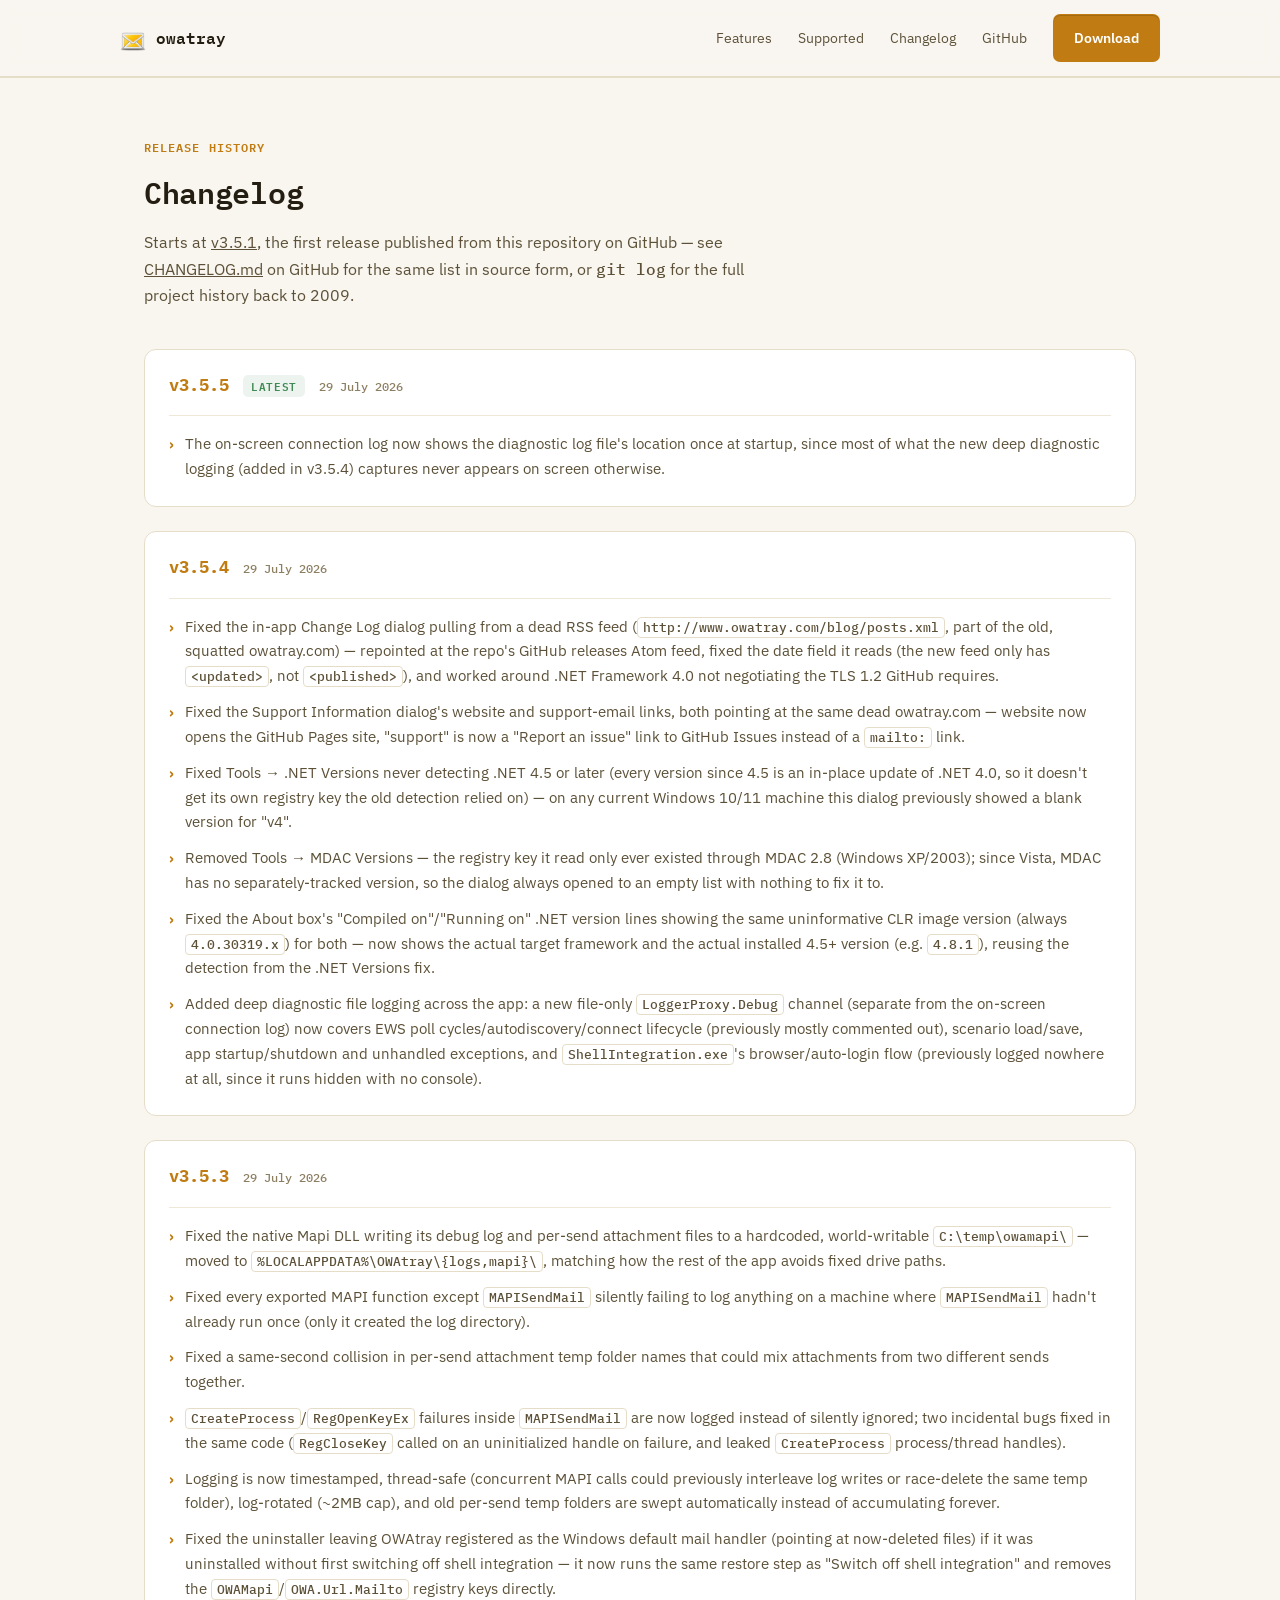
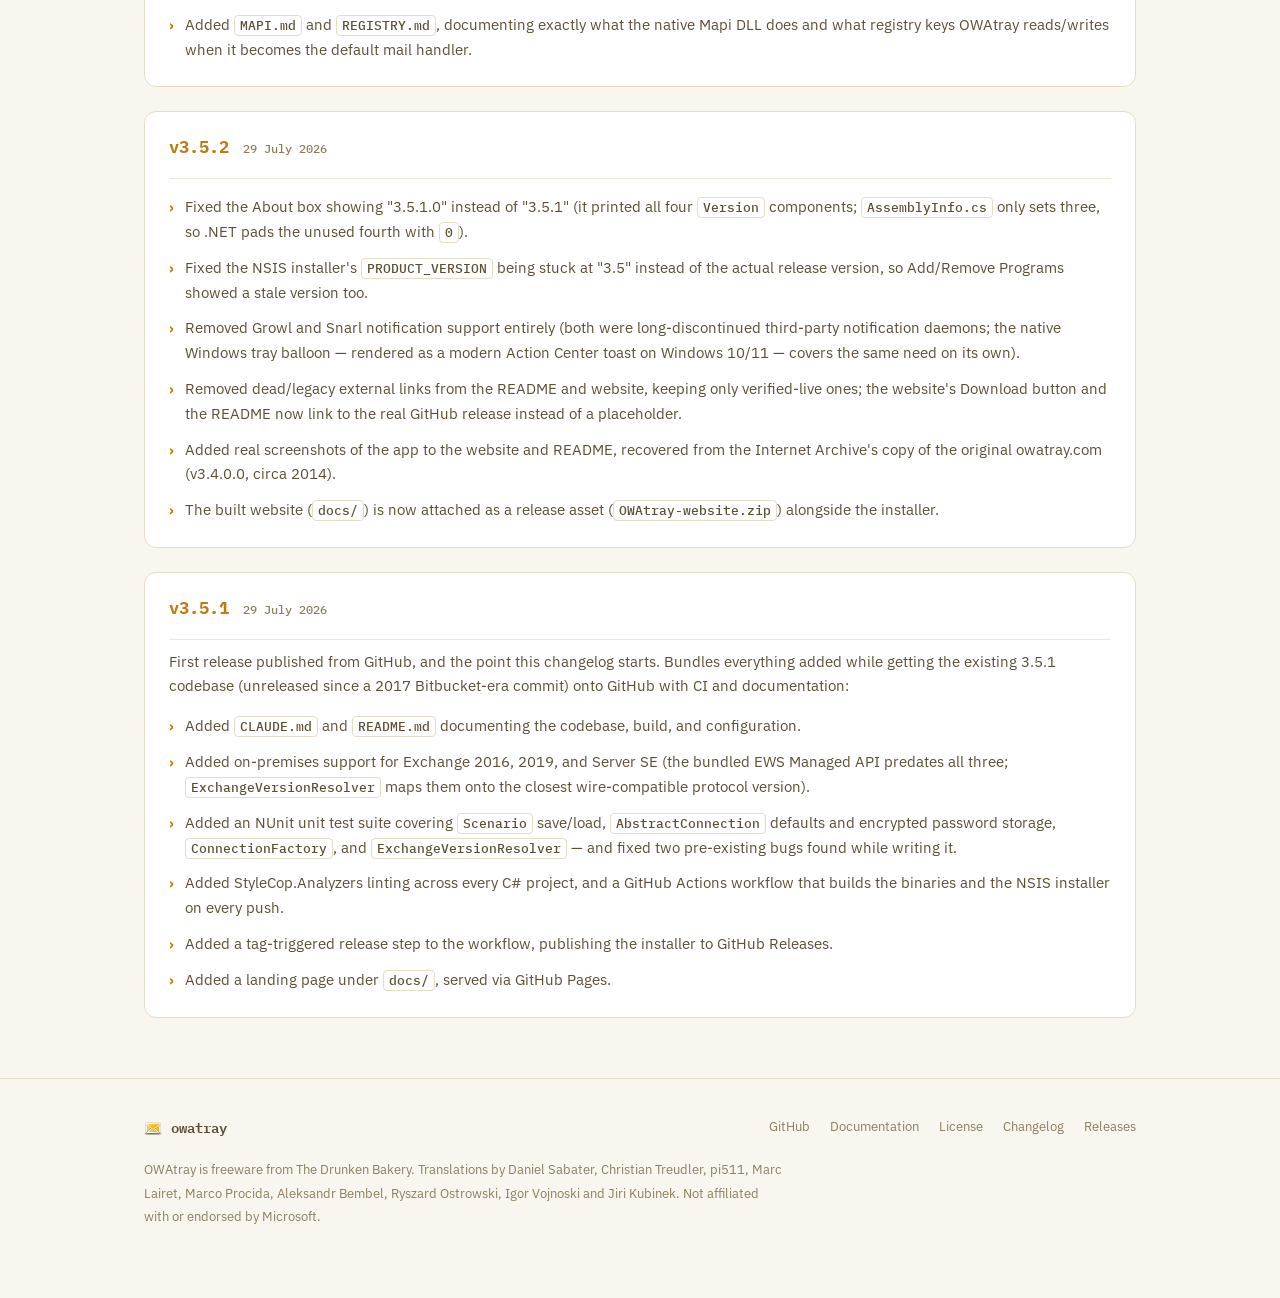
==== docs/changelog.html @ 40faeb29 "Add a changelog page to the website New docs/changelog.html mirrors CHANGELOG.md (v3.5.1-v3.5.5, new" ====
<!doctype html>
<html lang="en">
<head>
<meta charset="utf-8">
<meta name="viewport" content="width=device-width, initial-scale=1">
<title>Changelog — OWAtray</title>
<meta name="description" content="Release history for OWAtray, the Windows tray notifier for on-premises Exchange — what changed in each version.">
<meta property="og:title" content="Changelog — OWAtray">
<meta property="og:description" content="Release history for OWAtray, the Windows tray notifier for on-premises Exchange.">
<meta property="og:image" content="owatray-icon.png">
<meta name="theme-color" content="#17120d">
<link rel="icon" href="favicon.ico" sizes="any">
<link rel="icon" href="favicon-32.png" type="image/png" sizes="32x32">
<link rel="apple-touch-icon" href="apple-touch-icon.png">
<link rel="stylesheet" href="styles.css">
</head>
<body>
<header class="site">
  <div class="wrap nav">
    <a class="brand" href="index.html">
      <img src="owatray-icon.png" alt="">
      owatray
    </a>
    <nav class="nav-links">
      <a href="index.html#features" class="hide-mobile">Features</a>
      <a href="index.html#support" class="hide-mobile">Supported</a>
      <a href="changelog.html" class="hide-mobile">Changelog</a>
      <a href="https://github.com/issinoho/owatray">GitHub</a>
      <a class="btn btn-accent" href="https://github.com/issinoho/owatray/releases/latest">Download</a>
    </nav>
  </div>
</header>

<main id="top">
  <section>
    <div class="wrap">
      <div class="section-head">
        <span class="eyebrow">Release history</span>
        <h1>Changelog</h1>
        <p class="changelog-intro">
          Starts at <a href="https://github.com/issinoho/owatray/releases/tag/v3.5.1">v3.5.1</a>, the
          first release published from this repository on GitHub — see
          <a href="https://github.com/issinoho/owatray/blob/main/CHANGELOG.md">CHANGELOG.md</a> on GitHub
          for the same list in source form, or <code>git log</code> for the full project history back to
          2009.
        </p>
      </div>

      <div class="changelog">

        <article class="release">
          <header class="release-head">
            <a class="release-version" href="https://github.com/issinoho/owatray/releases/tag/v3.5.5">v3.5.5</a>
            <span class="release-tag">Latest</span>
            <time class="release-date" datetime="2026-07-29">29 July 2026</time>
          </header>
          <ul class="release-list">
            <li>The on-screen connection log now shows the diagnostic log file's location once at
              startup, since most of what the new deep diagnostic logging (added in v3.5.4) captures
              never appears on screen otherwise.</li>
          </ul>
        </article>

        <article class="release">
          <header class="release-head">
            <a class="release-version" href="https://github.com/issinoho/owatray/releases/tag/v3.5.4">v3.5.4</a>
            <time class="release-date" datetime="2026-07-29">29 July 2026</time>
          </header>
          <ul class="release-list">
            <li>Fixed the in-app Change Log dialog pulling from a dead RSS feed
              (<code>http://www.owatray.com/blog/posts.xml</code>, part of the old, squatted
              owatray.com) — repointed at the repo's GitHub releases Atom feed, fixed the date field it
              reads (the new feed only has <code>&lt;updated&gt;</code>, not <code>&lt;published&gt;</code>),
              and worked around .NET Framework 4.0 not negotiating the TLS 1.2 GitHub requires.</li>
            <li>Fixed the Support Information dialog's website and support-email links, both pointing at
              the same dead owatray.com — website now opens the GitHub Pages site, "support" is now a
              "Report an issue" link to GitHub Issues instead of a <code>mailto:</code> link.</li>
            <li>Fixed Tools → .NET Versions never detecting .NET 4.5 or later (every version since 4.5 is
              an in-place update of .NET 4.0, so it doesn't get its own registry key the old detection
              relied on) — on any current Windows 10/11 machine this dialog previously showed a blank
              version for "v4".</li>
            <li>Removed Tools → MDAC Versions — the registry key it read only ever existed through MDAC
              2.8 (Windows XP/2003); since Vista, MDAC has no separately-tracked version, so the dialog
              always opened to an empty list with nothing to fix it to.</li>
            <li>Fixed the About box's "Compiled on"/"Running on" .NET version lines showing the same
              uninformative CLR image version (always <code>4.0.30319.x</code>) for both — now shows the
              actual target framework and the actual installed 4.5+ version (e.g. <code>4.8.1</code>),
              reusing the detection from the .NET Versions fix.</li>
            <li>Added deep diagnostic file logging across the app: a new file-only
              <code>LoggerProxy.Debug</code> channel (separate from the on-screen connection log) now
              covers EWS poll cycles/autodiscovery/connect lifecycle (previously mostly commented out),
              scenario load/save, app startup/shutdown and unhandled exceptions, and
              <code>ShellIntegration.exe</code>'s browser/auto-login flow (previously logged nowhere at
              all, since it runs hidden with no console).</li>
          </ul>
        </article>

        <article class="release">
          <header class="release-head">
            <a class="release-version" href="https://github.com/issinoho/owatray/releases/tag/v3.5.3">v3.5.3</a>
            <time class="release-date" datetime="2026-07-29">29 July 2026</time>
          </header>
          <ul class="release-list">
            <li>Fixed the native Mapi DLL writing its debug log and per-send attachment files to a
              hardcoded, world-writable <code>C:\temp\owamapi\</code> — moved to
              <code>%LOCALAPPDATA%\OWAtray\{logs,mapi}\</code>, matching how the rest of the app avoids
              fixed drive paths.</li>
            <li>Fixed every exported MAPI function except <code>MAPISendMail</code> silently failing to
              log anything on a machine where <code>MAPISendMail</code> hadn't already run once (only it
              created the log directory).</li>
            <li>Fixed a same-second collision in per-send attachment temp folder names that could mix
              attachments from two different sends together.</li>
            <li><code>CreateProcess</code>/<code>RegOpenKeyEx</code> failures inside
              <code>MAPISendMail</code> are now logged instead of silently ignored; two incidental bugs
              fixed in the same code (<code>RegCloseKey</code> called on an uninitialized handle on
              failure, and leaked <code>CreateProcess</code> process/thread handles).</li>
            <li>Logging is now timestamped, thread-safe (concurrent MAPI calls could previously interleave
              log writes or race-delete the same temp folder), log-rotated (~2MB cap), and old per-send
              temp folders are swept automatically instead of accumulating forever.</li>
            <li>Fixed the uninstaller leaving OWAtray registered as the Windows default mail handler
              (pointing at now-deleted files) if it was uninstalled without first switching off shell
              integration — it now runs the same restore step as "Switch off shell integration" and
              removes the <code>OWAMapi</code>/<code>OWA.Url.Mailto</code> registry keys directly.</li>
            <li>Added <code>MAPI.md</code> and <code>REGISTRY.md</code>, documenting exactly what the
              native Mapi DLL does and what registry keys OWAtray reads/writes when it becomes the
              default mail handler.</li>
          </ul>
        </article>

        <article class="release">
          <header class="release-head">
            <a class="release-version" href="https://github.com/issinoho/owatray/releases/tag/v3.5.2">v3.5.2</a>
            <time class="release-date" datetime="2026-07-29">29 July 2026</time>
          </header>
          <ul class="release-list">
            <li>Fixed the About box showing "3.5.1.0" instead of "3.5.1" (it printed all four
              <code>Version</code> components; <code>AssemblyInfo.cs</code> only sets three, so .NET pads
              the unused fourth with <code>0</code>).</li>
            <li>Fixed the NSIS installer's <code>PRODUCT_VERSION</code> being stuck at "3.5" instead of
              the actual release version, so Add/Remove Programs showed a stale version too.</li>
            <li>Removed Growl and Snarl notification support entirely (both were long-discontinued
              third-party notification daemons; the native Windows tray balloon — rendered as a modern
              Action Center toast on Windows 10/11 — covers the same need on its own).</li>
            <li>Removed dead/legacy external links from the README and website, keeping only verified-live
              ones; the website's Download button and the README now link to the real GitHub release
              instead of a placeholder.</li>
            <li>Added real screenshots of the app to the website and README, recovered from the Internet
              Archive's copy of the original owatray.com (v3.4.0.0, circa 2014).</li>
            <li>The built website (<code>docs/</code>) is now attached as a release asset
              (<code>OWAtray-website.zip</code>) alongside the installer.</li>
          </ul>
        </article>

        <article class="release">
          <header class="release-head">
            <a class="release-version" href="https://github.com/issinoho/owatray/releases/tag/v3.5.1">v3.5.1</a>
            <time class="release-date" datetime="2026-07-29">29 July 2026</time>
          </header>
          <p class="release-note">
            First release published from GitHub, and the point this changelog starts. Bundles everything
            added while getting the existing 3.5.1 codebase (unreleased since a 2017 Bitbucket-era commit)
            onto GitHub with CI and documentation:
          </p>
          <ul class="release-list">
            <li>Added <code>CLAUDE.md</code> and <code>README.md</code> documenting the codebase, build,
              and configuration.</li>
            <li>Added on-premises support for Exchange 2016, 2019, and Server SE (the bundled EWS Managed
              API predates all three; <code>ExchangeVersionResolver</code> maps them onto the closest
              wire-compatible protocol version).</li>
            <li>Added an NUnit unit test suite covering <code>Scenario</code> save/load,
              <code>AbstractConnection</code> defaults and encrypted password storage,
              <code>ConnectionFactory</code>, and <code>ExchangeVersionResolver</code> — and fixed two
              pre-existing bugs found while writing it.</li>
            <li>Added StyleCop.Analyzers linting across every C# project, and a GitHub Actions workflow
              that builds the binaries and the NSIS installer on every push.</li>
            <li>Added a tag-triggered release step to the workflow, publishing the installer to GitHub
              Releases.</li>
            <li>Added a landing page under <code>docs/</code>, served via GitHub Pages.</li>
          </ul>
        </article>

      </div>
    </div>
  </section>
</main>

<footer>
  <div class="wrap">
    <div class="footer-grid">
      <div class="footer-brand">
        <img src="owatray-icon.png" alt="">
        owatray
      </div>
      <div class="footer-links">
        <a href="https://github.com/issinoho/owatray">GitHub</a>
        <a href="https://github.com/issinoho/owatray/blob/main/README.md">Documentation</a>
        <a href="https://github.com/issinoho/owatray/blob/main/src/GUI/License.txt">License</a>
        <a href="changelog.html">Changelog</a>
        <a href="https://github.com/issinoho/owatray/releases">Releases</a>
      </div>
    </div>
    <p class="footer-note">
      OWAtray is freeware from The Drunken Bakery. Translations by Daniel Sabater, Christian Treudler,
      pi511, Marc Lairet, Marco Procida, Aleksandr Bembel, Ryszard Ostrowski, Igor Vojnoski and Jiri
      Kubinek. Not affiliated with or endorsed by Microsoft.
    </p>
  </div>
</footer>

</body>
</html>
---- docs/styles.css ----
@font-face {
  font-family: "IBM Plex Mono";
  font-style: normal;
  font-weight: 500;
  font-display: swap;
  src: url([data-uri]) format("woff2");
}

@font-face {
  font-family: "IBM Plex Mono";
  font-style: normal;
  font-weight: 600;
  font-display: swap;
  src: url([data-uri]) format("woff2");
}

@font-face {
  font-family: "IBM Plex Mono";
  font-style: normal;
  font-weight: 700;
  font-display: swap;
  src: url([data-uri]) format("woff2");
}

@font-face {
  font-family: "IBM Plex Sans";
  font-style: normal;
  font-weight: 400;
  font-display: swap;
  src: url([data-uri]) format("woff2");
}

@font-face {
  font-family: "IBM Plex Sans";
  font-style: normal;
  font-weight: 500;
  font-display: swap;
  src: url([data-uri]) format("woff2");
}

@font-face {
  font-family: "IBM Plex Sans";
  font-style: normal;
  font-weight: 600;
  font-display: swap;
  src: url([data-uri]) format("woff2");
}

@font-face {
  font-family: "IBM Plex Sans";
  font-style: normal;
  font-weight: 700;
  font-display: swap;
  src: url([data-uri]) format("woff2");
}:root {
  --bg: #17120d;
  --bg-elevated: #1e1811;
  --bg-card: #221b13;
  --border: #3a2f1f;
  --border-soft: #2a2216;
  --text: #f3ece0;
  --text-muted: #b9ab90;
  --text-faint: #8a7c62;
  --accent: #f0a63a;
  --accent-strong: #ffc25c;
  --accent-ink: #221200;
  --ok: #7fb88a;
  --ok-bg: rgba(127, 184, 138, 0.12);
  --no: #e0836f;
  --no-bg: rgba(224, 131, 111, 0.12);
  --radius: 12px;
  --radius-sm: 7px;
  --max-width: 1040px;
  --font-display: "IBM Plex Mono", ui-monospace, SFMono-Regular, Menlo, Consolas, monospace;
  --font-body: "IBM Plex Sans", -apple-system, BlinkMacSystemFont, "Segoe UI", Roboto, sans-serif;
  --font-mono: "IBM Plex Mono", ui-monospace, SFMono-Regular, Menlo, Consolas, monospace;
}

@media (prefers-color-scheme: light) {
  :root {
    --bg: #f9f6f0;
    --bg-elevated: #ffffff;
    --bg-card: #ffffff;
    --border: #e6ddc9;
    --border-soft: #efe8d8;
    --text: #241d12;
    --text-muted: #5c5138;
    --text-faint: #8c7f61;
    --accent: #c07c12;
    --accent-strong: #9c630a;
    --accent-ink: #ffffff;
    --ok: #3f8a52;
    --ok-bg: rgba(63, 138, 82, 0.09);
    --no: #b8503b;
    --no-bg: rgba(184, 80, 59, 0.09);
  }
}

:root[data-theme="dark"] {
  --bg: #17120d;
  --bg-elevated: #1e1811;
  --bg-card: #221b13;
  --border: #3a2f1f;
  --border-soft: #2a2216;
  --text: #f3ece0;
  --text-muted: #b9ab90;
  --text-faint: #8a7c62;
  --accent: #f0a63a;
  --accent-strong: #ffc25c;
  --accent-ink: #221200;
  --ok: #7fb88a;
  --ok-bg: rgba(127, 184, 138, 0.12);
  --no: #e0836f;
  --no-bg: rgba(224, 131, 111, 0.12);
}

:root[data-theme="light"] {
  --bg: #f9f6f0;
  --bg-elevated: #ffffff;
  --bg-card: #ffffff;
  --border: #e6ddc9;
  --border-soft: #efe8d8;
  --text: #241d12;
  --text-muted: #5c5138;
  --text-faint: #8c7f61;
  --accent: #c07c12;
  --accent-strong: #9c630a;
  --accent-ink: #ffffff;
  --ok: #3f8a52;
  --ok-bg: rgba(63, 138, 82, 0.09);
  --no: #b8503b;
  --no-bg: rgba(184, 80, 59, 0.09);
}

* {
  box-sizing: border-box;
}

html {
  scroll-behavior: smooth;
}

@media (prefers-reduced-motion: reduce) {
  html {
    scroll-behavior: auto;
  }
  * {
    animation-duration: 0.01ms !important;
    animation-iteration-count: 1 !important;
    transition-duration: 0.01ms !important;
  }
}

body {
  margin: 0;
  background: var(--bg);
  color: var(--text);
  font-family: var(--font-body);
  font-size: 16px;
  line-height: 1.65;
  -webkit-font-smoothing: antialiased;
  text-rendering: optimizeLegibility;
}

.wrap {
  max-width: var(--max-width);
  margin: 0 auto;
  padding: 0 24px;
}

a {
  color: inherit;
}

a:focus-visible,
button:focus-visible {
  outline: 2px solid var(--accent);
  outline-offset: 3px;
}

code, .mono {
  font-family: var(--font-mono);
}

h1, h2, h3 {
  font-family: var(--font-display);
  text-wrap: balance;
  letter-spacing: -0.01em;
}

p {
  text-wrap: pretty;
}

/* ---------- Header ---------- */

header.site {
  position: sticky;
  top: 0;
  z-index: 20;
  backdrop-filter: blur(10px);
  background: color-mix(in srgb, var(--bg) 80%, transparent);
  border-bottom: 1px solid var(--border);
}

.nav {
  display: flex;
  align-items: center;
  justify-content: space-between;
  padding: 14px 0;
}

.brand {
  display: flex;
  align-items: center;
  gap: 10px;
  font-family: var(--font-display);
  font-weight: 600;
  font-size: 1rem;
  text-decoration: none;
  color: var(--text);
}

.brand img {
  width: 26px;
  height: 26px;
  display: block;
}

.nav-links {
  display: flex;
  align-items: center;
  gap: 26px;
  font-size: 0.9rem;
  color: var(--text-muted);
}

.nav-links a {
  text-decoration: none;
  transition: color 0.15s ease;
}

.nav-links a:hover {
  color: var(--text);
}

/* ---------- Buttons / badges ---------- */

.btn {
  display: inline-flex;
  align-items: center;
  gap: 8px;
  padding: 11px 20px;
  border-radius: var(--radius-sm);
  font-weight: 600;
  font-size: 0.9rem;
  font-family: var(--font-body);
  text-decoration: none;
  border: 1px solid transparent;
  white-space: nowrap;
  transition: transform 0.12s ease, box-shadow 0.12s ease, border-color 0.12s ease;
}

.btn-accent {
  background: var(--accent);
  color: var(--accent-ink);
  box-shadow: 0 1px 0 0 color-mix(in srgb, black 15%, transparent) inset;
}

.btn-accent:hover {
  background: var(--accent-strong);
}

.btn-ghost {
  background: transparent;
  border-color: var(--border);
  color: var(--text);
}

.btn-ghost:hover {
  border-color: var(--text-faint);
}

.statusline {
  display: inline-flex;
  align-items: center;
  gap: 10px;
  padding: 7px 14px 7px 12px;
  border-radius: var(--radius-sm);
  font-family: var(--font-mono);
  font-size: 0.8rem;
  font-weight: 500;
  border: 1px solid var(--border);
  background: var(--bg-elevated);
  color: var(--text-muted);
}

.statusline .tag {
  color: var(--accent);
  font-weight: 600;
}

.statusline .cursor {
  display: inline-block;
  width: 7px;
  height: 14px;
  background: var(--accent);
  animation: blink 1.1s steps(1) infinite;
}

@keyframes blink {
  50% {
    opacity: 0;
  }
}

/* ---------- Hero ---------- */

.hero {
  padding: 88px 0 64px;
}

.hero-top {
  display: flex;
  align-items: center;
  gap: 20px;
  margin-bottom: 36px;
}

.hero-logo {
  width: 60px;
  height: 60px;
  flex: none;
  filter: drop-shadow(0 10px 24px color-mix(in srgb, var(--accent) 30%, transparent));
}

.hero h1 {
  font-size: clamp(2rem, 4.6vw, 3.1rem);
  line-height: 1.14;
  margin: 0 0 22px;
  font-weight: 600;
  max-width: 15ch;
}

.hero h1 .accent-word {
  color: var(--accent);
}

.hero-grid {
  display: grid;
  grid-template-columns: 1.1fr 0.9fr;
  gap: 48px;
  align-items: center;
}

.hero p.lead {
  color: var(--text-muted);
  font-size: 1.08rem;
  max-width: 46ch;
  margin: 0 0 32px;
}

.hero-actions {
  display: flex;
  align-items: center;
  gap: 14px;
  flex-wrap: wrap;
}

/* terminal-style hero panel */
.termcard {
  background: var(--bg-elevated);
  border: 1px solid var(--border);
  border-radius: var(--radius);
  overflow: hidden;
  box-shadow: 0 30px 60px -30px rgba(0, 0, 0, 0.5);
}

@media (prefers-color-scheme: light) {
  .termcard {
    box-shadow: 0 20px 45px -28px rgba(60, 45, 10, 0.25);
  }
}

.termcard-bar {
  display: flex;
  align-items: center;
  gap: 7px;
  padding: 11px 14px;
  border-bottom: 1px solid var(--border);
  background: var(--bg-card);
}

.termcard-bar .dot {
  width: 9px;
  height: 9px;
  border-radius: 50%;
  background: var(--border);
}

.termcard-bar .path {
  margin-left: 8px;
  font-family: var(--font-mono);
  font-size: 0.72rem;
  color: var(--text-faint);
}

.termcard-body {
  padding: 20px 22px 24px;
  font-family: var(--font-mono);
  font-size: 0.82rem;
  line-height: 1.9;
}

.termcard-body .ln {
  color: var(--text-faint);
  display: inline-block;
  width: 1.4em;
  text-align: right;
  margin-right: 14px;
  user-select: none;
}

.termcard-body .k {
  color: var(--accent);
}

.termcard-body .s {
  color: var(--ok);
}

.termcard-body .c {
  color: var(--text-faint);
}

/* ---------- Sections ---------- */

section {
  padding: 60px 0;
  border-top: 1px solid var(--border);
}

.section-head {
  max-width: 620px;
  margin: 0 0 40px;
}

.section-head.center {
  margin-left: auto;
  margin-right: auto;
  text-align: center;
}

.eyebrow {
  display: block;
  font-family: var(--font-mono);
  font-size: 0.74rem;
  font-weight: 600;
  letter-spacing: 0.09em;
  text-transform: uppercase;
  color: var(--accent);
  margin-bottom: 10px;
}

.section-head h1,
.section-head h2 {
  font-size: clamp(1.5rem, 2.8vw, 1.9rem);
  margin: 0 0 12px;
  font-weight: 600;
}

.section-head p {
  color: var(--text-muted);
  margin: 0;
}

/* ---------- Feature grid ---------- */

.grid {
  display: grid;
  grid-template-columns: repeat(3, 1fr);
  gap: 1px;
  background: var(--border);
  border: 1px solid var(--border);
  border-radius: var(--radius);
  overflow: hidden;
}

.card {
  background: var(--bg-card);
  padding: 28px 26px;
}

.card .icon {
  width: 34px;
  height: 34px;
  display: flex;
  align-items: center;
  justify-content: center;
  color: var(--accent);
  margin-bottom: 18px;
}

.card .icon svg {
  width: 22px;
  height: 22px;
}

.card h3 {
  margin: 0 0 8px;
  font-size: 0.98rem;
  font-weight: 600;
  font-family: var(--font-body);
  letter-spacing: 0;
}

.card p {
  margin: 0;
  color: var(--text-muted);
  font-size: 0.9rem;
}

.card p a {
  color: var(--text);
  text-decoration: underline;
  text-decoration-color: var(--border);
  text-underline-offset: 2px;
}

/* ---------- Support: diff/log styled ---------- */

.difflog {
  border: 1px solid var(--border);
  border-radius: var(--radius);
  overflow: hidden;
  background: var(--bg-elevated);
}

.difflog-head {
  display: flex;
  align-items: center;
  gap: 8px;
  padding: 12px 18px;
  border-bottom: 1px solid var(--border);
  font-family: var(--font-mono);
  font-size: 0.76rem;
  color: var(--text-faint);
}

.diffline {
  display: grid;
  grid-template-columns: 28px 1fr;
  border-bottom: 1px solid var(--border-soft);
  font-size: 0.92rem;
}

.diffline:last-child {
  border-bottom: none;
}

.diffline .gutter {
  display: flex;
  align-items: flex-start;
  justify-content: center;
  padding-top: 15px;
  font-family: var(--font-mono);
  font-weight: 700;
  font-size: 0.85rem;
}

.diffline.add {
  background: var(--ok-bg);
}

.diffline.add .gutter {
  color: var(--ok);
}

.diffline.rem {
  background: var(--no-bg);
}

.diffline.rem .gutter {
  color: var(--no);
}

.diffline .content {
  padding: 14px 18px 14px 0;
  color: var(--text);
}

.diffline .content strong {
  font-weight: 600;
}

.diffline .content .detail {
  display: block;
  color: var(--text-muted);
  font-size: 0.86rem;
  margin-top: 3px;
}

.version-strip {
  display: flex;
  flex-wrap: wrap;
  gap: 7px;
  padding: 16px 18px 20px;
}

.version-chip {
  font-family: var(--font-mono);
  font-size: 0.74rem;
  padding: 4px 9px;
  border-radius: 5px;
  background: var(--bg-card);
  border: 1px solid var(--border);
  color: var(--text-muted);
}

/* ---------- Legacy callout ---------- */

.legacy-box {
  border: 1px solid var(--border);
  border-left: 3px solid var(--accent);
  border-radius: 0 var(--radius) var(--radius) 0;
  background: var(--bg-card);
  padding: 36px 40px;
}

.legacy-box .kicker {
  display: flex;
  align-items: center;
  gap: 10px;
  font-family: var(--font-mono);
  font-size: 0.76rem;
  color: var(--accent);
  text-transform: uppercase;
  letter-spacing: 0.08em;
  margin-bottom: 14px;
}

.legacy-box h2 {
  margin: 0 0 14px;
  font-size: 1.3rem;
  font-weight: 600;
}

.legacy-box p {
  margin: 0 0 14px;
  color: var(--text-muted);
  max-width: 68ch;
}

.legacy-box p:last-child {
  margin-bottom: 0;
}

.legacy-list {
  list-style: none;
  margin: 18px 0;
  padding: 0;
  display: grid;
  grid-template-columns: 1fr 1fr;
  gap: 12px 28px;
}

.legacy-list li {
  color: var(--text-muted);
  font-size: 0.92rem;
  padding-left: 16px;
  position: relative;
}

.legacy-list li::before {
  content: "›";
  position: absolute;
  left: 0;
  color: var(--accent);
  font-weight: 700;
}

.legacy-list strong {
  color: var(--text);
  font-weight: 600;
}

/* ---------- Changelog ---------- */

.section-head p.changelog-intro {
  color: var(--text-muted);
  margin: 0 0 40px;
  max-width: 640px;
}

.changelog {
  display: flex;
  flex-direction: column;
  gap: 24px;
}

.release {
  border: 1px solid var(--border);
  border-radius: var(--radius);
  background: var(--bg-elevated);
  padding: 22px 24px 24px;
}

.release-head {
  display: flex;
  align-items: baseline;
  flex-wrap: wrap;
  gap: 8px 14px;
  margin-bottom: 16px;
  padding-bottom: 16px;
  border-bottom: 1px solid var(--border-soft);
}

.release-version {
  font-family: var(--font-mono);
  font-weight: 700;
  font-size: 1.05rem;
  color: var(--accent);
  text-decoration: none;
}

.release-version:hover {
  color: var(--accent-strong);
  text-decoration: underline;
}

.release-tag {
  font-family: var(--font-mono);
  font-size: 0.7rem;
  font-weight: 600;
  letter-spacing: 0.06em;
  text-transform: uppercase;
  padding: 2px 8px;
  border-radius: 5px;
  background: var(--ok-bg);
  color: var(--ok);
}

.release-date {
  font-family: var(--font-mono);
  font-size: 0.78rem;
  color: var(--text-faint);
}

.release-note {
  color: var(--text-muted);
  font-size: 0.92rem;
  margin: -6px 0 16px;
}

.release-list {
  list-style: none;
  margin: 0;
  padding: 0;
  display: flex;
  flex-direction: column;
  gap: 11px;
}

.release-list li {
  color: var(--text-muted);
  font-size: 0.94rem;
  padding-left: 16px;
  position: relative;
}

.release-list li::before {
  content: "›";
  position: absolute;
  left: 0;
  color: var(--accent);
  font-weight: 700;
}

.release-list strong {
  color: var(--text);
  font-weight: 600;
}

.release-list code {
  font-size: 0.87em;
  padding: 1px 5px;
  border-radius: 4px;
  background: var(--bg-card);
  border: 1px solid var(--border);
}

/* ---------- Screenshots ---------- */

.screenshot-frame {
  position: relative;
  max-width: 720px;
  margin: 0 auto;
}

.screenshot-main {
  display: block;
  width: 100%;
  height: auto;
  border-radius: var(--radius);
  border: 1px solid var(--border);
  box-shadow: 0 30px 60px -30px rgba(0, 0, 0, 0.5);
}

@media (prefers-color-scheme: light) {
  .screenshot-main {
    box-shadow: 0 20px 45px -28px rgba(60, 45, 10, 0.25);
  }
}

/* Positioned to land roughly where a real tray notification pops up relative to the window above it. */
.screenshot-toast {
  position: absolute;
  right: 6%;
  bottom: -34px;
  width: 34%;
  min-width: 160px;
  max-width: 240px;
  border-radius: 8px;
  border: 1px solid var(--border);
  box-shadow: 0 20px 40px -15px rgba(0, 0, 0, 0.55);
}

.screenshot-caption {
  margin: 56px 0 0;
  text-align: center;
  color: var(--text-faint);
  font-family: var(--font-mono);
  font-size: 0.8rem;
}

@media (max-width: 640px) {
  .screenshot-toast {
    position: static;
    display: block;
    width: 60%;
    min-width: 0;
    margin: 16px auto 0;
  }
}

/* ---------- Download / CTA ---------- */

.cta-box {
  border: 1px solid var(--border);
  border-radius: var(--radius);
  padding: 52px 40px;
  text-align: center;
  background: var(--bg-card);
}

.cta-box h2 {
  margin: 0 0 12px;
  font-size: 1.6rem;
  font-weight: 600;
}

.cta-box > p {
  color: var(--text-muted);
  max-width: 480px;
  margin: 0 auto 28px;
}

.requirements {
  margin-top: 34px;
  display: flex;
  justify-content: center;
  gap: 30px;
  flex-wrap: wrap;
  font-family: var(--font-mono);
  font-size: 0.78rem;
  color: var(--text-faint);
}

.requirements span {
  display: flex;
  align-items: center;
  gap: 7px;
}

.requirements svg {
  width: 14px;
  height: 14px;
  flex: none;
  color: var(--text-faint);
}

/* ---------- Footer ---------- */

footer {
  border-top: 1px solid var(--border);
  padding: 36px 0 56px;
  color: var(--text-faint);
  font-size: 0.84rem;
}

.footer-grid {
  display: flex;
  justify-content: space-between;
  align-items: flex-start;
  gap: 24px;
  flex-wrap: wrap;
}

.footer-brand {
  display: flex;
  align-items: center;
  gap: 9px;
  color: var(--text-muted);
  font-family: var(--font-display);
  font-weight: 600;
  font-size: 0.9rem;
}

.footer-brand img {
  width: 18px;
  height: 18px;
}

.footer-links {
  display: flex;
  gap: 20px;
  flex-wrap: wrap;
}

.footer-links a {
  text-decoration: none;
  color: var(--text-faint);
}

.footer-links a:hover {
  color: var(--text-muted);
}

.footer-note {
  margin-top: 20px;
  max-width: 640px;
  line-height: 1.75;
}

/* ---------- Responsive ---------- */

@media (max-width: 860px) {
  .hero-grid {
    grid-template-columns: 1fr;
  }
  .grid {
    grid-template-columns: repeat(2, 1fr);
  }
  .legacy-list {
    grid-template-columns: 1fr;
  }
  .nav-links {
    gap: 16px;
  }
}

@media (max-width: 560px) {
  .grid {
    grid-template-columns: 1fr;
  }
  .nav-links span.hide-mobile,
  .nav-links a.hide-mobile {
    display: none;
  }
  .hero {
    padding: 56px 0 40px;
  }
  .hero-top {
    gap: 14px;
  }
  .legacy-box {
    padding: 28px 22px;
  }
  .cta-box {
    padding: 40px 20px;
  }
  .diffline .content {
    padding-right: 14px;
  }
}
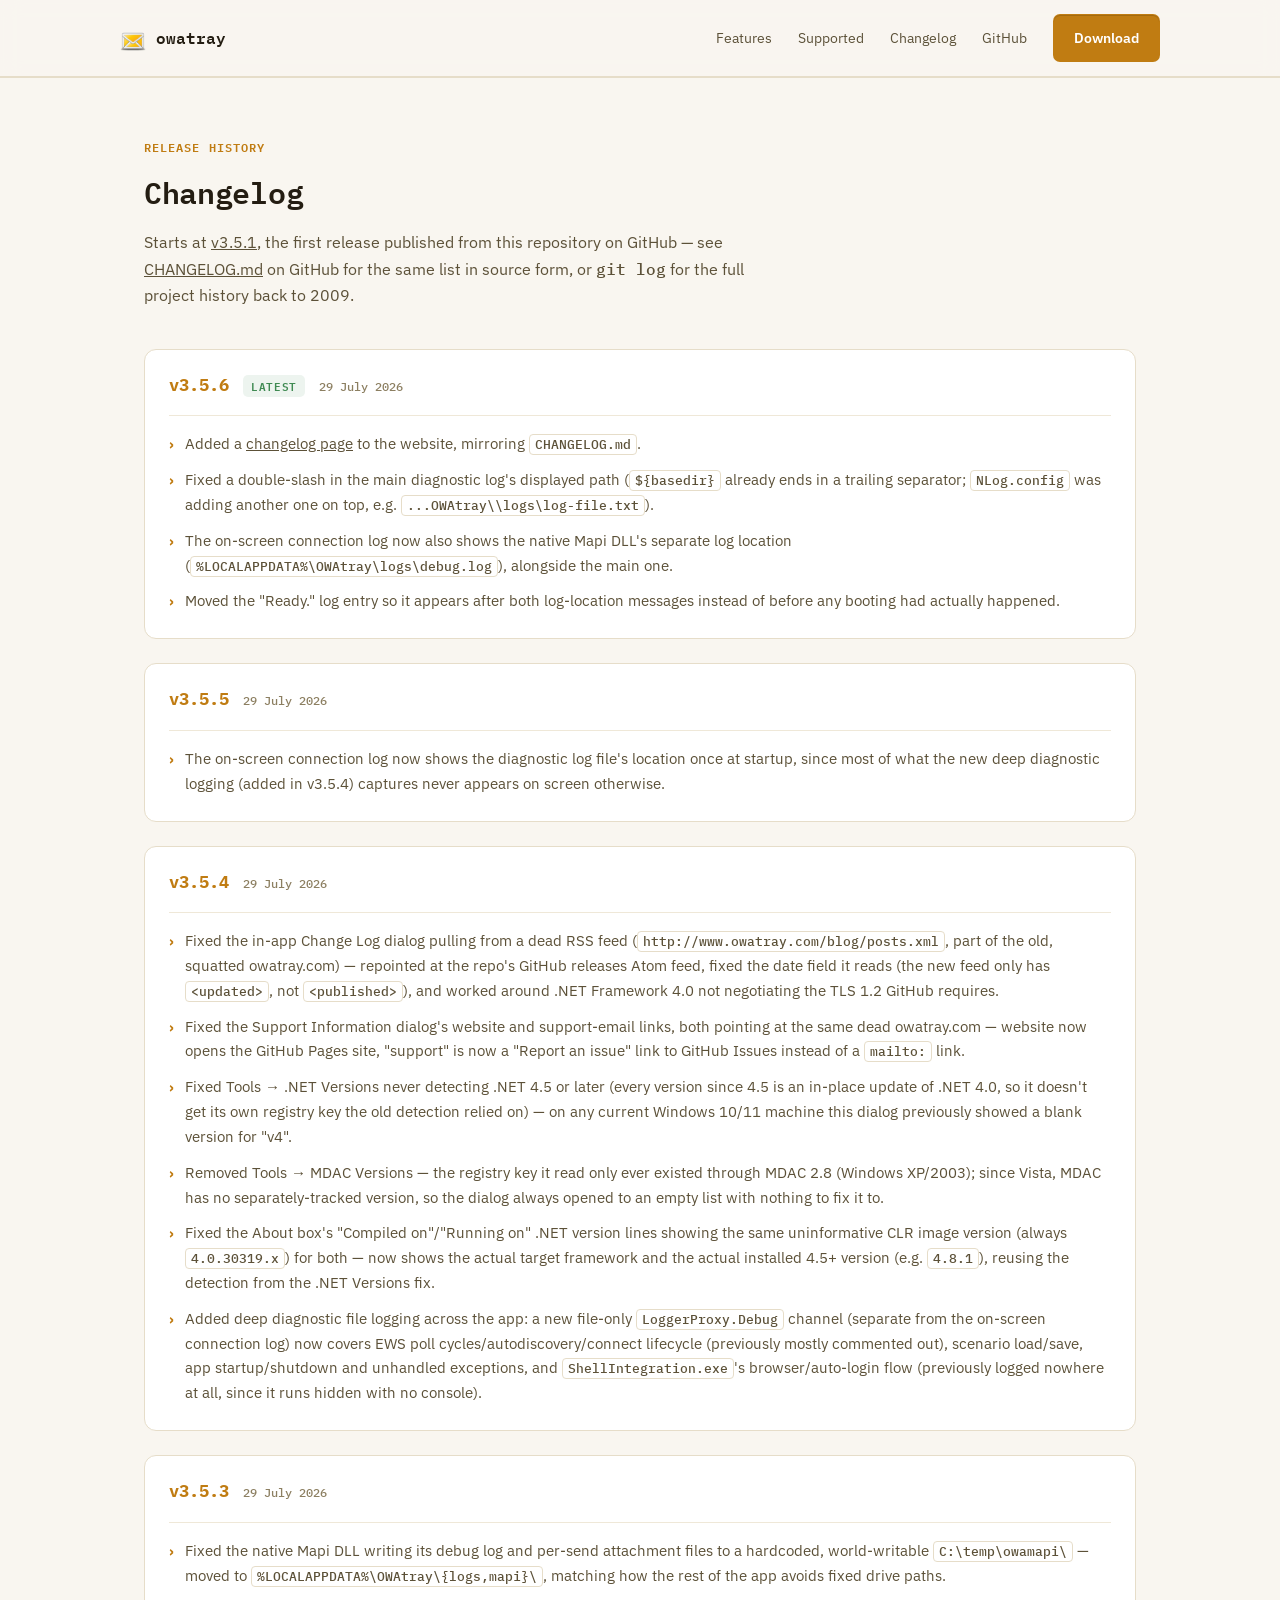
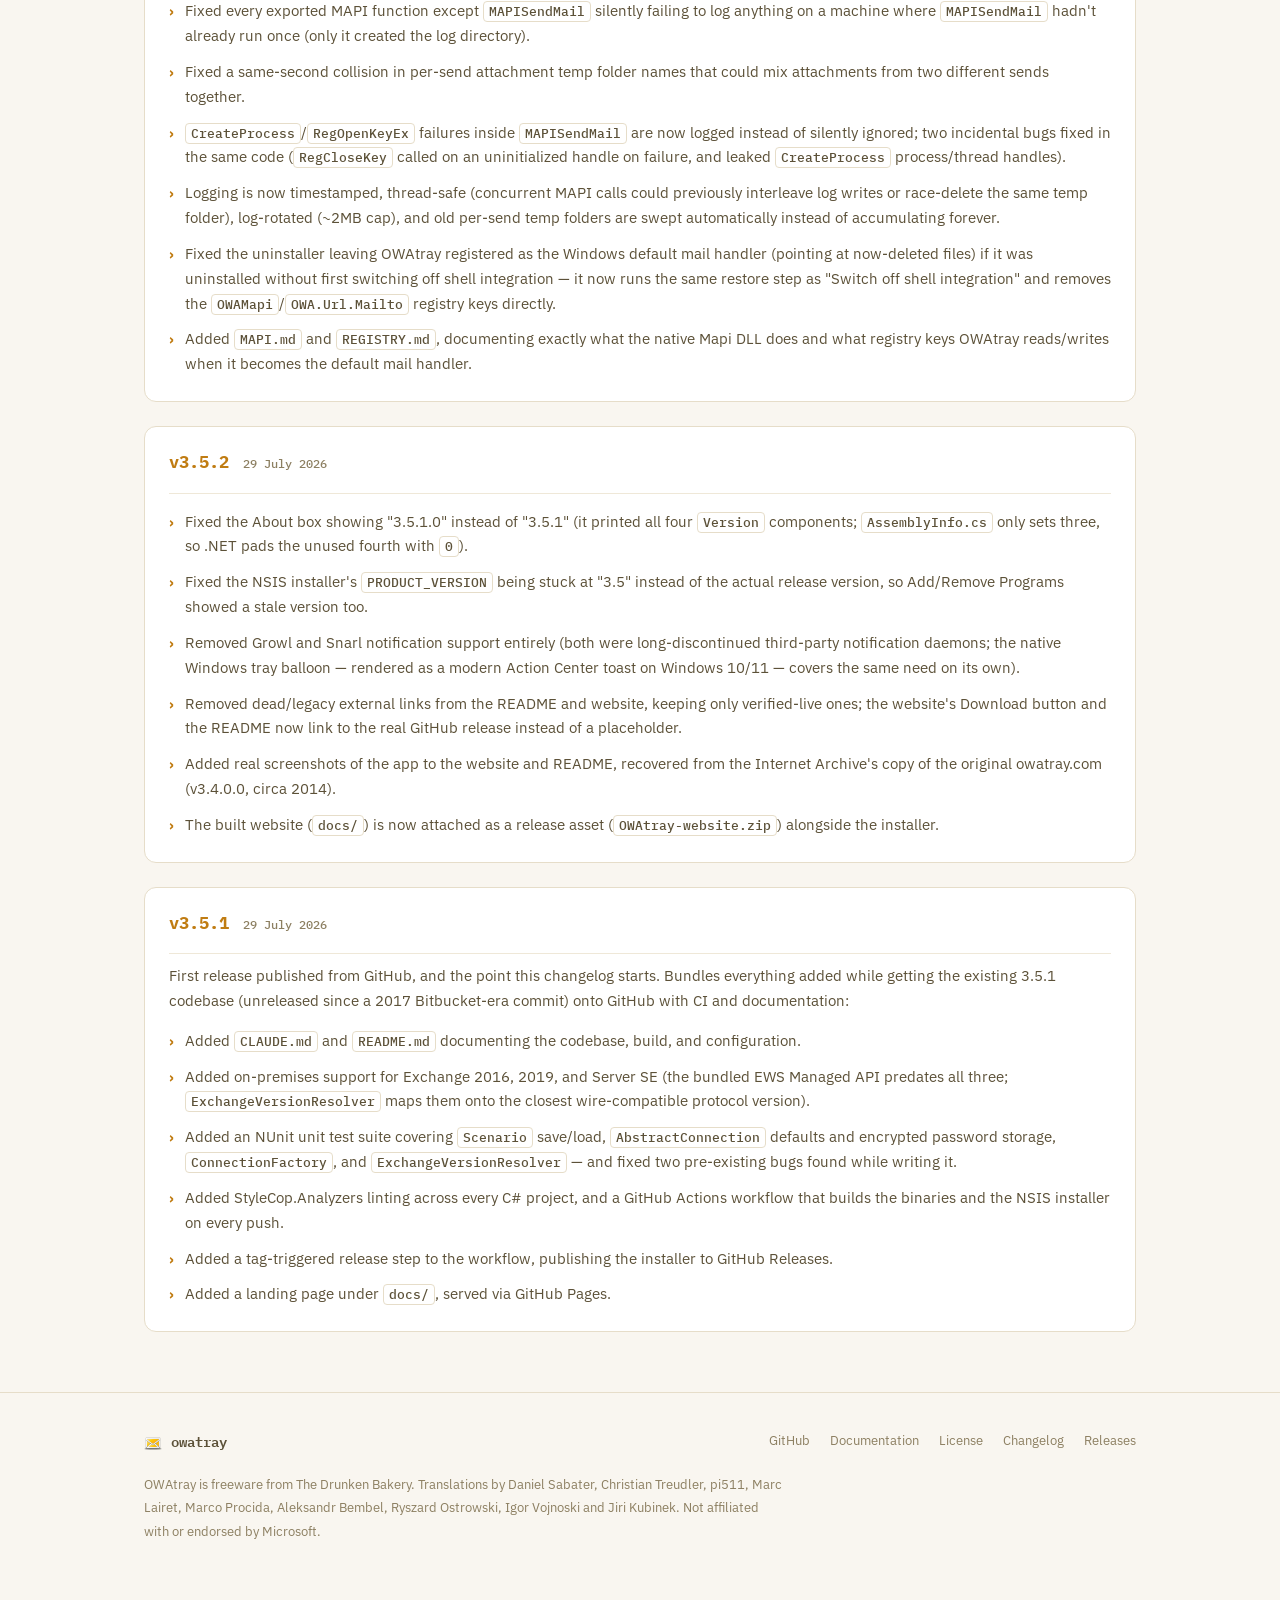
==== commit a5fcb166: "Merge branch 'release/3.5.6'" ====
--- a/docs/changelog.html
+++ b/docs/changelog.html
@@ -50,8 +50,26 @@
 
         <article class="release">
           <header class="release-head">
+            <a class="release-version" href="https://github.com/issinoho/owatray/releases/tag/v3.5.6">v3.5.6</a>
+            <span class="release-tag">Latest</span>
+            <time class="release-date" datetime="2026-07-29">29 July 2026</time>
+          </header>
+          <ul class="release-list">
+            <li>Added a <a href="changelog.html">changelog page</a> to the website, mirroring
+              <code>CHANGELOG.md</code>.</li>
+            <li>Fixed a double-slash in the main diagnostic log's displayed path (<code>${basedir}</code>
+              already ends in a trailing separator; <code>NLog.config</code> was adding another one on
+              top, e.g. <code>...OWAtray\\logs\log-file.txt</code>).</li>
+            <li>The on-screen connection log now also shows the native Mapi DLL's separate log location
+              (<code>%LOCALAPPDATA%\OWAtray\logs\debug.log</code>), alongside the main one.</li>
+            <li>Moved the "Ready." log entry so it appears after both log-location messages instead of
+              before any booting had actually happened.</li>
+          </ul>
+        </article>
+
+        <article class="release">
+          <header class="release-head">
             <a class="release-version" href="https://github.com/issinoho/owatray/releases/tag/v3.5.5">v3.5.5</a>
-            <span class="release-tag">Latest</span>
             <time class="release-date" datetime="2026-07-29">29 July 2026</time>
           </header>
           <ul class="release-list">
